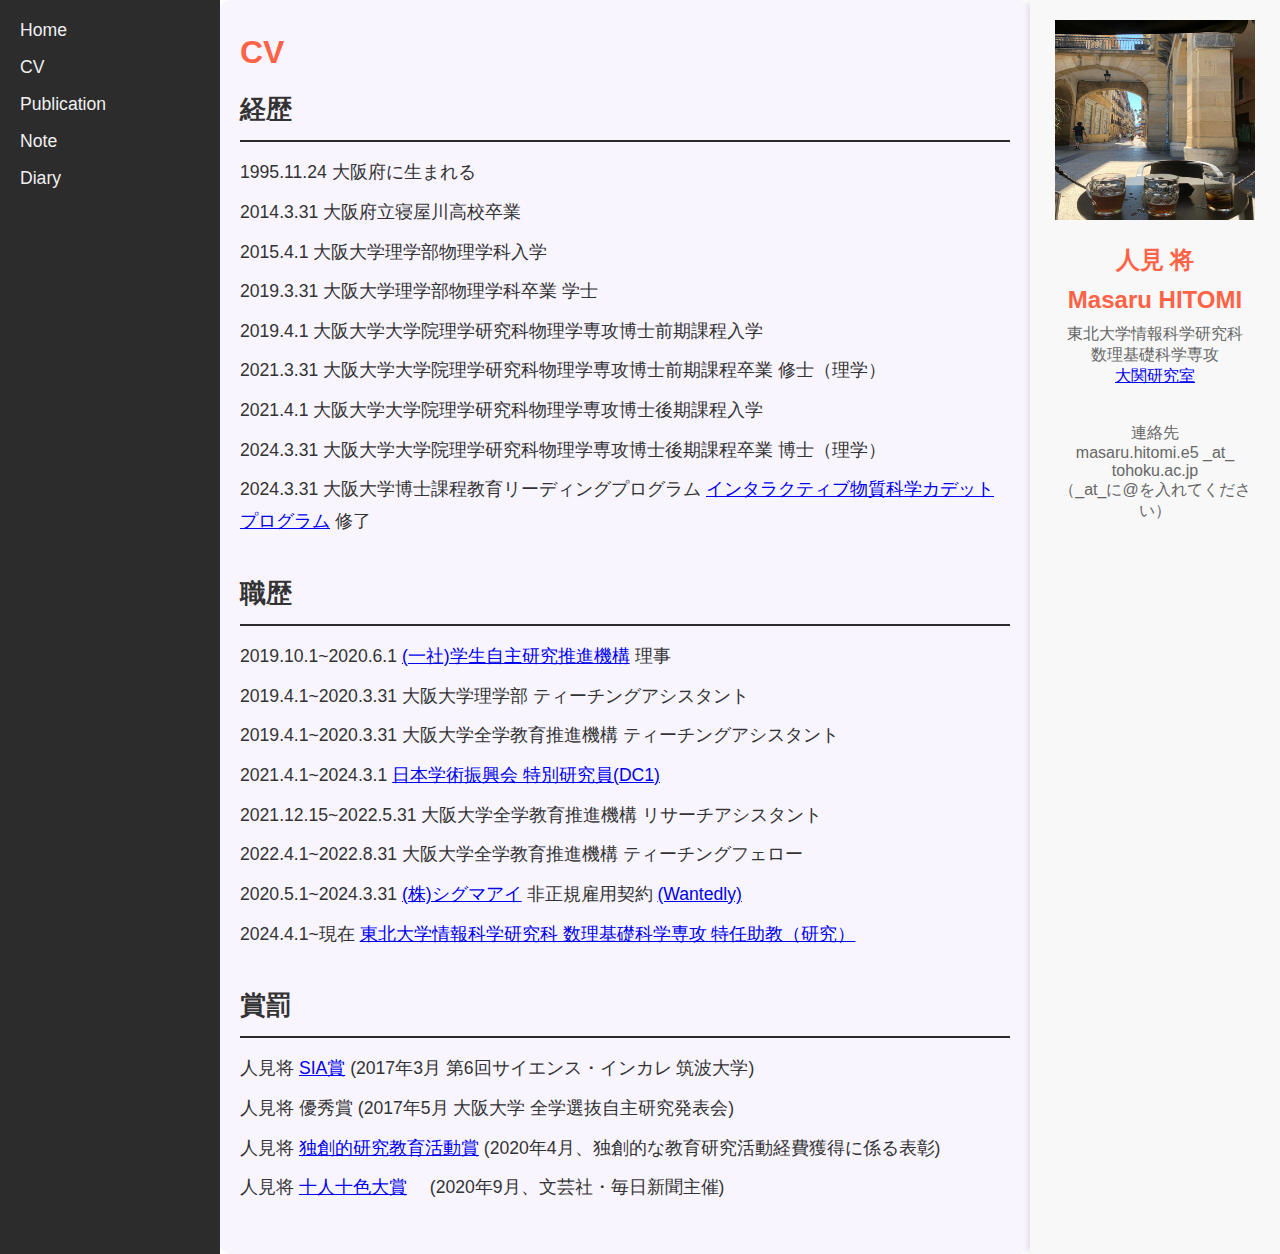
==== cv.html @ 0d65cec6 "Add files via upload" ====
<!DOCTYPE html>
<html lang="ja">
<head>
    <meta charset="UTF-8">
    <meta name="viewport" content="width=device-width, initial-scale=1.0">
    <title>CV</title>
    <link rel="stylesheet" href="stylesheet.css">
</head>
<body>
    <div class="container">
        <aside class="sidebar">
            <nav>
                <ul>
                    <li><a href="index.html">Home</a></li>
                    <li><a href="cv.html">CV</a></li>
                    <li><a href="publication.html">Publication</a></li>
                    <li><a href="note.html">Note</a></li>
                    <li><a href="diary.html">Diary</a></li>
                </ul>
            </nav>
        </aside>
        
        <main class="content">
            <h1>CV</h1>

            <!-- 経歴セクション -->
            <section class="cv-section">
                <h2>経歴</h2>
                <ul>
                    <li>1995.11.24 大阪府に生まれる</li>
                    <li>2014.3.31 大阪府立寝屋川高校卒業</li>
                    <li>2015.4.1 大阪大学理学部物理学科入学</li>
                    <li>2019.3.31 大阪大学理学部物理学科卒業  学士</li>
                    <li>2019.4.1 大阪大学大学院理学研究科物理学専攻博士前期課程入学</li>
                    <li>2021.3.31 大阪大学大学院理学研究科物理学専攻博士前期課程卒業  修士（理学）</li>
                    <li>2021.4.1 大阪大学大学院理学研究科物理学専攻博士後期課程入学</li>
                    <li>2024.3.31 大阪大学大学院理学研究科物理学専攻博士後期課程卒業  博士（理学）</li>
                    <li>2024.3.31 大阪大学博士課程教育リーディングプログラム 
                        <a href="https://www.msc.osaka-u.ac.jp/" target="_blank">インタラクティブ物質科学カデットプログラム</a> 
                        修了
                    </li>
                </ul>
            </section>

            <!-- 職歴セクション -->
            <section class="cv-section">
                <h2>職歴</h2>
                <ul>
                    <li>2019.10.1~2020.6.1 
                        <a href="https://www.sinaps.or.jp/" target="_blank">(一社)学生自主研究推進機構</a> 
                        理事
                    </li>
                    <li>2019.4.1~2020.3.31 大阪大学理学部 ティーチングアシスタント</li>
                    <li>2019.4.1~2020.3.31 大阪大学全学教育推進機構 ティーチングアシスタント</li>
                    <li>2021.4.1~2024.3.1 
                        <a href="https://www.jsps.go.jp/file/storage/general/j-pd/data/saiyo_ichiran/r03/dc1/r3_dc1.pdf" target="_blank">日本学術振興会 特別研究員(DC1)</a>
                    </li>
                    <li>2021.12.15~2022.5.31 大阪大学全学教育推進機構 リサーチアシスタント</li>
                    <li>2022.4.1~2022.8.31 大阪大学全学教育推進機構 ティーチングフェロー</li>
                    <li>2020.5.1~2024.3.31 
                        <a href="https://www.sigmailab.com/" target="_blank">(株)シグマアイ</a> 
                        非正規雇用契約  
                        <a href="https://www.wantedly.com/companies/company_588716/post_articles/433364" target="_blank">(Wantedly)</a>
                    </li>
                    <li>2024.4.1~現在 
                        <a href="https://altema.is.tohoku.ac.jp/" target="_blank">東北大学情報科学研究科 数理基礎科学専攻 特任助教（研究）</a>　
                    </li>
                </ul>
            </section>

            <!-- 賞罰セクション -->
            <section class="cv-section">
                <h2>賞罰</h2>
                <ul>
                    <li>
                        人見将 
                        <a href="https://www.sci.osaka-u.ac.jp/ja/info/6210/" target="_blank">SIA賞</a> 
                        (2017年3月 第6回サイエンス・インカレ 筑波大学)
                    </li>
                    <li>人見将 
                        優秀賞 
                        (2017年5月 大阪大学 全学選抜自主研究発表会)
                    </li>
                    <li>人見将 
                        <a href="https://www.msc.osaka-u.ac.jp/wp-content/uploads/2020/09/IMSC_Newsletter_24.pdf" target="_blank">独創的研究教育活動賞</a>  
                        (2020年4月、独創的な教育研究活動経費獲得に係る表彰)
                    </li>
                    <li>人見将 
                        <a href="https://www.bungeisha.co.jp/jinsei/result03.jsp" target="_blank">十人十色大賞</a>　
                        (2020年9月、文芸社・毎日新聞主催)
                    </li>
                </ul>
            </section>
        </main>


        <!-- プロフィールセクション -->
        <aside class="profile">
            <img src="figures/myself.jpg" class="profile-img">
            <h1>人見 将</h1>
            <h1>Masaru HITOMI</h1>
            <p>東北大学情報科学研究科
                <br>
                    数理基礎科学専攻
                </br>
                <a href="https://altema.is.tohoku.ac.jp/" target="_blank">大関研究室</a>
                
            </p>
            <p><br></br></p>
            <p>連絡先
                <br>
                    masaru.hitomi.e5 _at_ tohoku.ac.jp
                </br>
            </p>
            <p>
                （_at_に@を入れてください）
            </p>
        </aside>
    </div>
</body>
</html>
---- stylesheet.css ----
/* 全体のスタイル設定 */
* {
    margin: 0;
    padding: 0;
    box-sizing: border-box;
    font-family: 'Helvetica Neue', Arial, sans-serif;
}

/* 全体レイアウト */
.container {
    display: flex;
    min-height: 100vh;
}

/* サイドバーのスタイル */
.sidebar {
    width: 220px;
    background-color: #2c2c2c;
    color: #f0f0f0;
    padding: 20px;
}

.sidebar h2 {
    font-size: 1.5em;
    margin-bottom: 1em;
}

.sidebar ul {
    list-style: none;
}

.sidebar ul li {
    margin-bottom: 1em;
}

.sidebar ul li a {
    color: #f0f0f0;
    text-decoration: none;
    font-size: 1.1em;
    transition: color 0.3s;
}

.sidebar ul li a:hover {
    color: #a0a0a0;
}

/* メインコンテンツのスタイル */
.content {
    flex: 1;
    padding: 40px;
    background-color: #ffffff;
    color: #333333;
    line-height: 2.0;
    /* margin-bottom: 30px; */
}

/* NewsセクションとInterestsセクションのスタイル */
.news-section, .interests-section {
    margin-top: 30px;
}

/* NewsとInterests間の余白を調整 */
.interests-section {
    margin-top: 50px;  /* 上部の余白を増加 */
}

/* NewsセクションとInterestsセクションのスタイル */
.news-section, .interests-section {
    margin-top: 30px;
}

/* NewsとInterestsの間の余白を調整 */
.interests-section {
    margin-top: 50px;  /* 上部の余白を増加 */
}

/* Newsリスト項目のインデント */
.news-list li {
    padding-left: 20px;       /* 左側にインデントを追加 */
    border-left: 3px solid #cccccc; /* 左にラインを追加してインデントを強調（任意） */
    margin-bottom: 8px;       /* 各ニュース項目間に余白を追加 */
    line-height: 1.6;         /* 行間を調整して読みやすく */
}

/* Interestsセクションのサブセクションスタイル */
.interest-subsection {
    margin-top: 20px;
    padding-left: 20px;       /* 左側にインデントを追加 */
    border-left: 3px solid #cccccc; /* 左にラインを追加してインデントを強調（任意） */
}

.interest-subsection h3 {
    font-size: 1.3em;
    color: #333333;
    margin-bottom: 10px;
}

.interest-subsection p {
    font-size: 1.1em;
    line-height: 1.6;
    color: #555555;
}


/* プロフィールセクションのスタイル */
.profile {
    width: 250px;
    background-color: #f8f8f8;
    color: #333333;
    padding: 20px;
    text-align: center;
    box-shadow: -2px 0 5px rgba(0, 0, 0, 0.1);
}

.profile-img {
    width: 200px;
    height: 200px;
    /* border-radius: 50%; */
    margin-bottom: 20px;
}

.profile h1 {
    font-size: 1.5em;
    margin-bottom: 10px;
}

.profile p {
    font-size: 1em;
    color: #666666;
}

/* CVセクションのスタイル */
.cv-section {
    margin-bottom: 30px;
}

.cv-section h2 {
    font-size: 1.6em;
    border-bottom: 2px solid #2c2c2c;
    padding-bottom: 5px;
    margin-bottom: 15px;
}

.cv-section ul {
    list-style: none;
    padding-left: 0;
}

.cv-section li {
    font-size: 1.1em;
    line-height: 1.8;
    margin-bottom: 8px;
}

/* Publicationセクションのスタイル */
.pub-section {
    margin-bottom: 30px;
}

.pub-section h2 {
    font-size: 1.6em;
    border-bottom: 2px solid #2c2c2c;
    padding-bottom: 5px;
    margin-bottom: 15px;
}

.pub-section ul {
    list-style: none;
    padding-left: 0;
}

.pub-section li {
    font-size: 1.1em;
    line-height: 1.8;
    margin-bottom: 8px;
}



/* ギャラリー全体のスタイル */
.gallery {
    margin-top: 30px;
}

.gallery-list {
    display: flex;
    flex-wrap: wrap;  /* 行を超えた場合に折り返し */
    list-style: none;
    padding-left: 0;
    gap: 15px;  /* 各写真間のスペース */
}

.gallery-list li {
    flex: 1 1 calc(33.333% - 15px);  /* 横に3列並べる */
    max-width: calc(33.333% - 15px); /* 各写真の最大幅 */
}

.gallery-list li figure {
    margin: 0;
    padding: 0;
    text-align: center; /* 画像とキャプションを中央揃え */
}

.gallery-list li img {
    width: 100%;
    height: auto;
    border-radius: 8px;
    transition: transform 0.3s ease;
}

.gallery-list li img:hover {
    transform: scale(1.05);
}

/* キャプションのスタイル */
.gallery-list li figcaption {
    margin-top: 8px;          /* 画像とキャプションの間に余白 */
    font-size: 1em;
    color: #555555;
    text-align: center; /* キャプションを中央揃え */
}




/* 自由研究ページのスタイル */
.content {
    background-color: #f9f5ff; /* 明るい背景色 */
    padding: 20px;
    border-radius: 10px;
}

h1 {
    font-size: 2em;
    color: #ff6347; /* 明るくポップなタイトルカラー */
}

/* ギャラリーリストのスタイル */
.research-list li {
    flex: 1 1 calc(33.333% - 15px); /* 各画像を3列にして小さく表示 */
    max-width: calc(33.333% - 15px); /* 各画像の最大幅を調整 */
    text-align: center;
    background-color: #ffebcd;
    border-radius: 10px;
    box-shadow: 0px 4px 8px rgba(0, 0, 0, 0.2);
    transition: transform 0.2s ease;
}

.research-list li:hover {
    transform: scale(1.05);
}

.research-list li figure {
    margin: 0;
    padding: 10px;
}

.research-list li img {
    width: 80%; /* 画像サイズを縮小 */
    height: auto;
    border-radius: 8px;
}

.research-list li figcaption {
    margin-top: 8px;
    font-size: 1em;
    color: #333333;
    font-weight: bold;
}
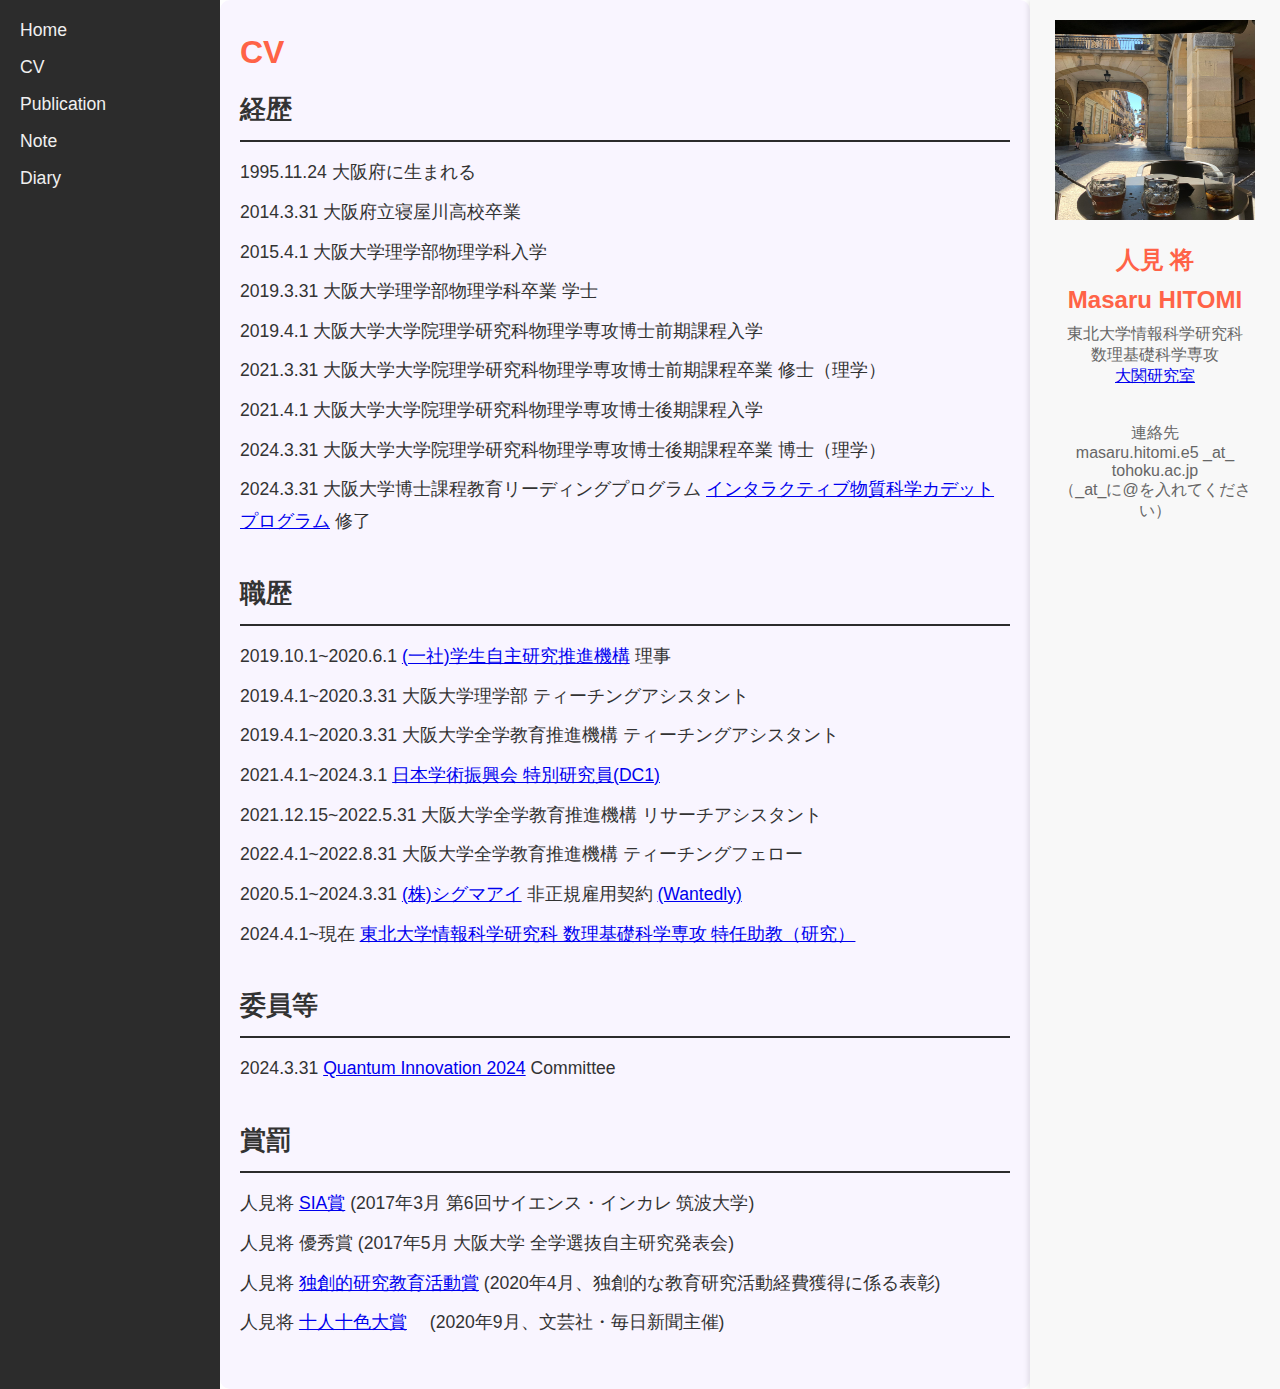
==== commit eae1e215: "Update cv.html" ====
--- a/cv.html
+++ b/cv.html
@@ -68,6 +68,17 @@
                 </ul>
             </section>
 
+            <!-- 経歴セクション -->
+            <section class="cv-section">
+                <h2>委員等</h2>
+                <ul>
+                    <li>2024.3.31 
+                        <a href="https://quantum-innovation.riken.jp/" target="_blank">Quantum Innovation 2024</a> 
+                        Committee
+                    </li>
+                </ul>
+            </section>
+
             <!-- 賞罰セクション -->
             <section class="cv-section">
                 <h2>賞罰</h2>
--- a/stylesheet.css
+++ b/stylesheet.css
@@ -234,20 +234,31 @@
     font-size: 2em;
     color: #ff6347; /* 明るくポップなタイトルカラー */
 }
-
-/* ギャラリーリストのスタイル */
+/* ギャラリー全体のスタイル */
+.research-gallery {
+    margin-top: 20px;
+}
+
+.research-list {
+    display: flex;
+    flex-wrap: wrap;  /* 複数行に対応して折り返し */
+    list-style: none;
+    padding-left: 0;
+    gap: 15px; /* 各写真間のスペース */
+}
+
 .research-list li {
-    flex: 1 1 calc(33.333% - 15px); /* 各画像を3列にして小さく表示 */
-    max-width: calc(33.333% - 15px); /* 各画像の最大幅を調整 */
+    flex: 1 1 calc(25% - 15px);  /* 各画像を4列表示 */
+    max-width: calc(25% - 15px);
     text-align: center;
-    background-color: #ffebcd;
-    border-radius: 10px;
-    box-shadow: 0px 4px 8px rgba(0, 0, 0, 0.2);
+    background-color: #ffebcd;  /* 明るい背景色 */
+    border-radius: 12px;
+    box-shadow: 0px 4px 8px rgba(0, 0, 0, 0.2); /* 影で浮き上がる効果 */
     transition: transform 0.2s ease;
 }
 
 .research-list li:hover {
-    transform: scale(1.05);
+    transform: scale(1.05); /* ホバー時に拡大 */
 }
 
 .research-list li figure {
@@ -256,14 +267,16 @@
 }
 
 .research-list li img {
-    width: 80%; /* 画像サイズを縮小 */
+    width: 100%; /* コンテナ幅に収まるよう調整 */
     height: auto;
     border-radius: 8px;
 }
 
 .research-list li figcaption {
     margin-top: 8px;
-    font-size: 1em;
+    font-size: 0.8em;
     color: #333333;
     font-weight: bold;
-}
+    text-align: center;
+}
+
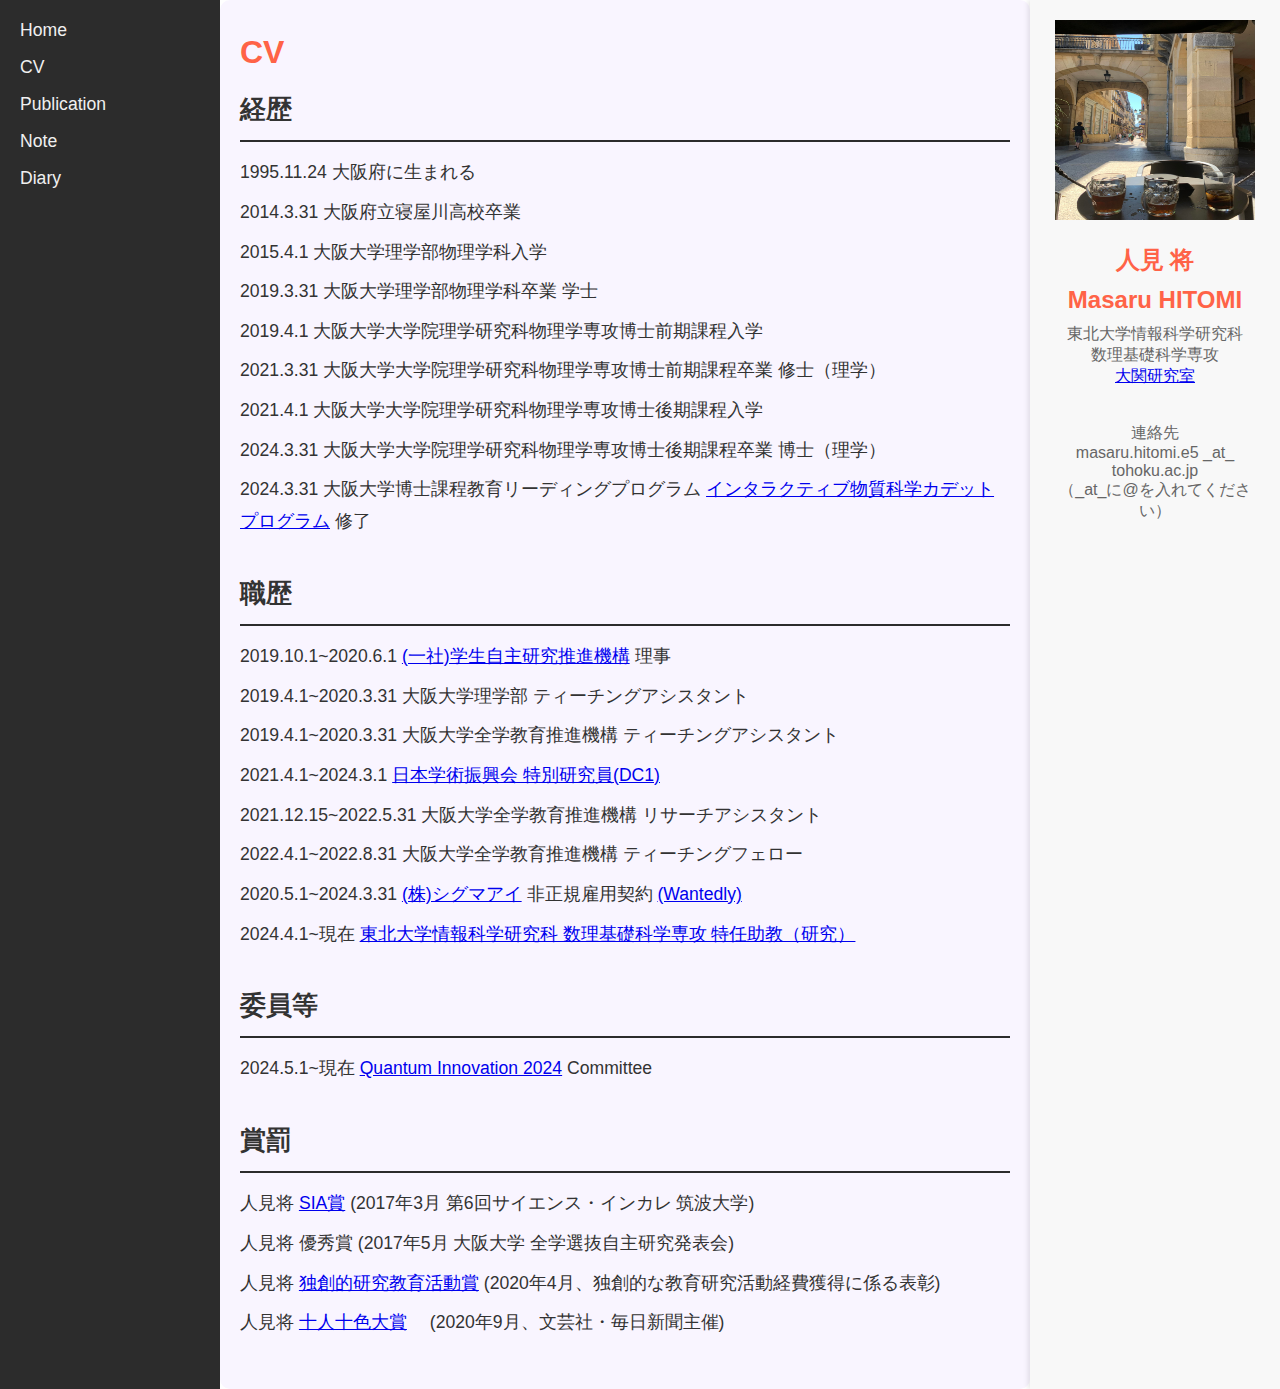
==== commit 35ce55d4: "Update cv.html" ====
--- a/cv.html
+++ b/cv.html
@@ -72,7 +72,7 @@
             <section class="cv-section">
                 <h2>委員等</h2>
                 <ul>
-                    <li>2024.3.31 
+                    <li>2024.5.1~現在 
                         <a href="https://quantum-innovation.riken.jp/" target="_blank">Quantum Innovation 2024</a> 
                         Committee
                     </li>
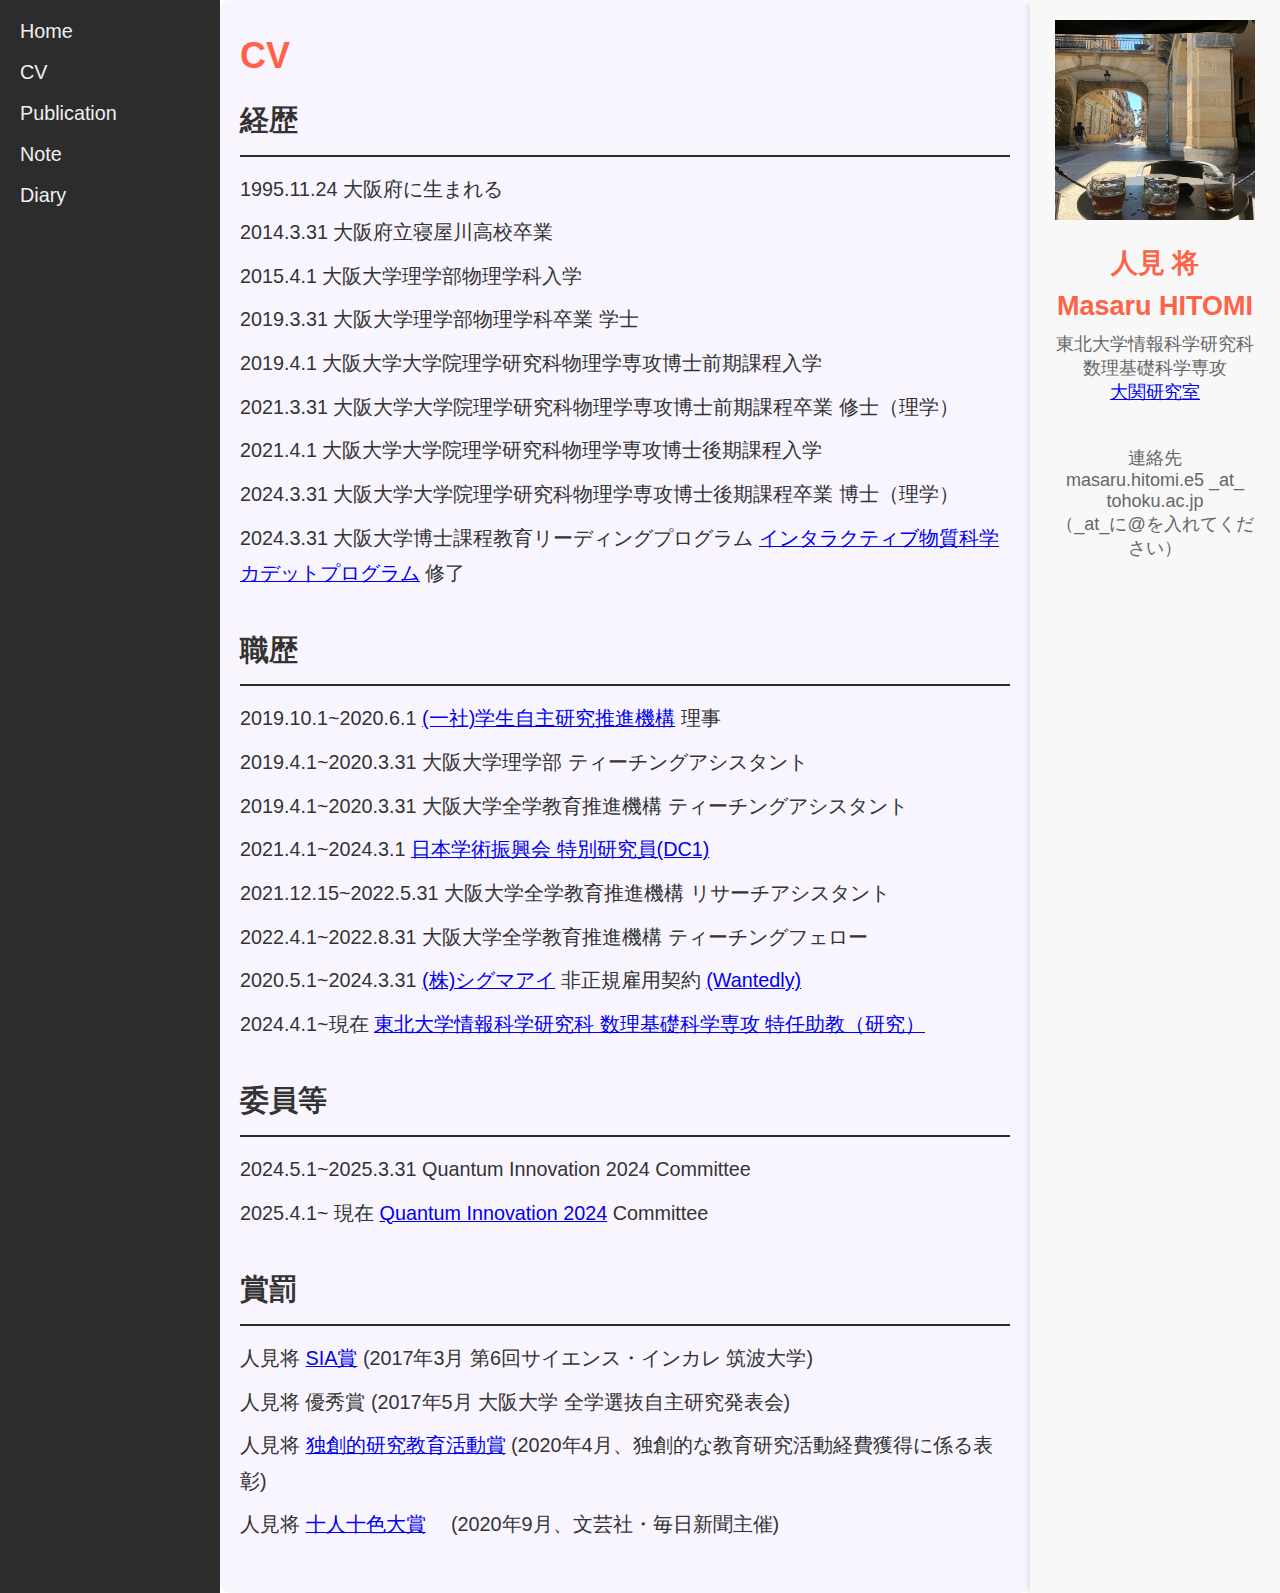
==== commit 642ba3d6: "Add files via upload" ====
--- a/cv.html
+++ b/cv.html
@@ -72,8 +72,13 @@
             <section class="cv-section">
                 <h2>委員等</h2>
                 <ul>
-                    <li>2024.5.1~現在 
-                        <a href="https://quantum-innovation.riken.jp/" target="_blank">Quantum Innovation 2024</a> 
+                    <li>2024.5.1~2025.3.31
+                        <!-- <a href="https://quantum-innovation.riken.jp/" target="_blank">Quantum Innovation 2024</a>  -->
+                        Quantum Innovation 2024
+                        Committee
+                    </li>
+                    <li>2025.4.1~ 現在
+                        <a href="https://quantum-innovation.riken.jp/QI2025.html" target="_blank">Quantum Innovation 2024</a> 
                         Committee
                     </li>
                 </ul>
@@ -129,4 +134,4 @@
         </aside>
     </div>
 </body>
-</html>
+</html>--- a/stylesheet.css
+++ b/stylesheet.css
@@ -1,4 +1,34 @@
 /* 全体のスタイル設定 */
+
+/* 基本スタイル（PC向け） */
+body {
+    font-size: 18px;
+}
+  
+/* スマートフォン向けスタイル（画面幅600px以下） */
+@media screen and (max-width: 600px) {
+    body {
+      font-size: 16px;
+    }
+    .container {
+      width: 95%;
+      margin: auto;
+    }
+}
+
+img {
+    max-width: 100%;
+    height: auto;
+}
+  
+table {
+    width: 100%;
+    overflow-x: auto;
+    display: block;
+}
+
+  
+
 * {
     margin: 0;
     padding: 0;
@@ -279,4 +309,3 @@
     font-weight: bold;
     text-align: center;
 }
-
